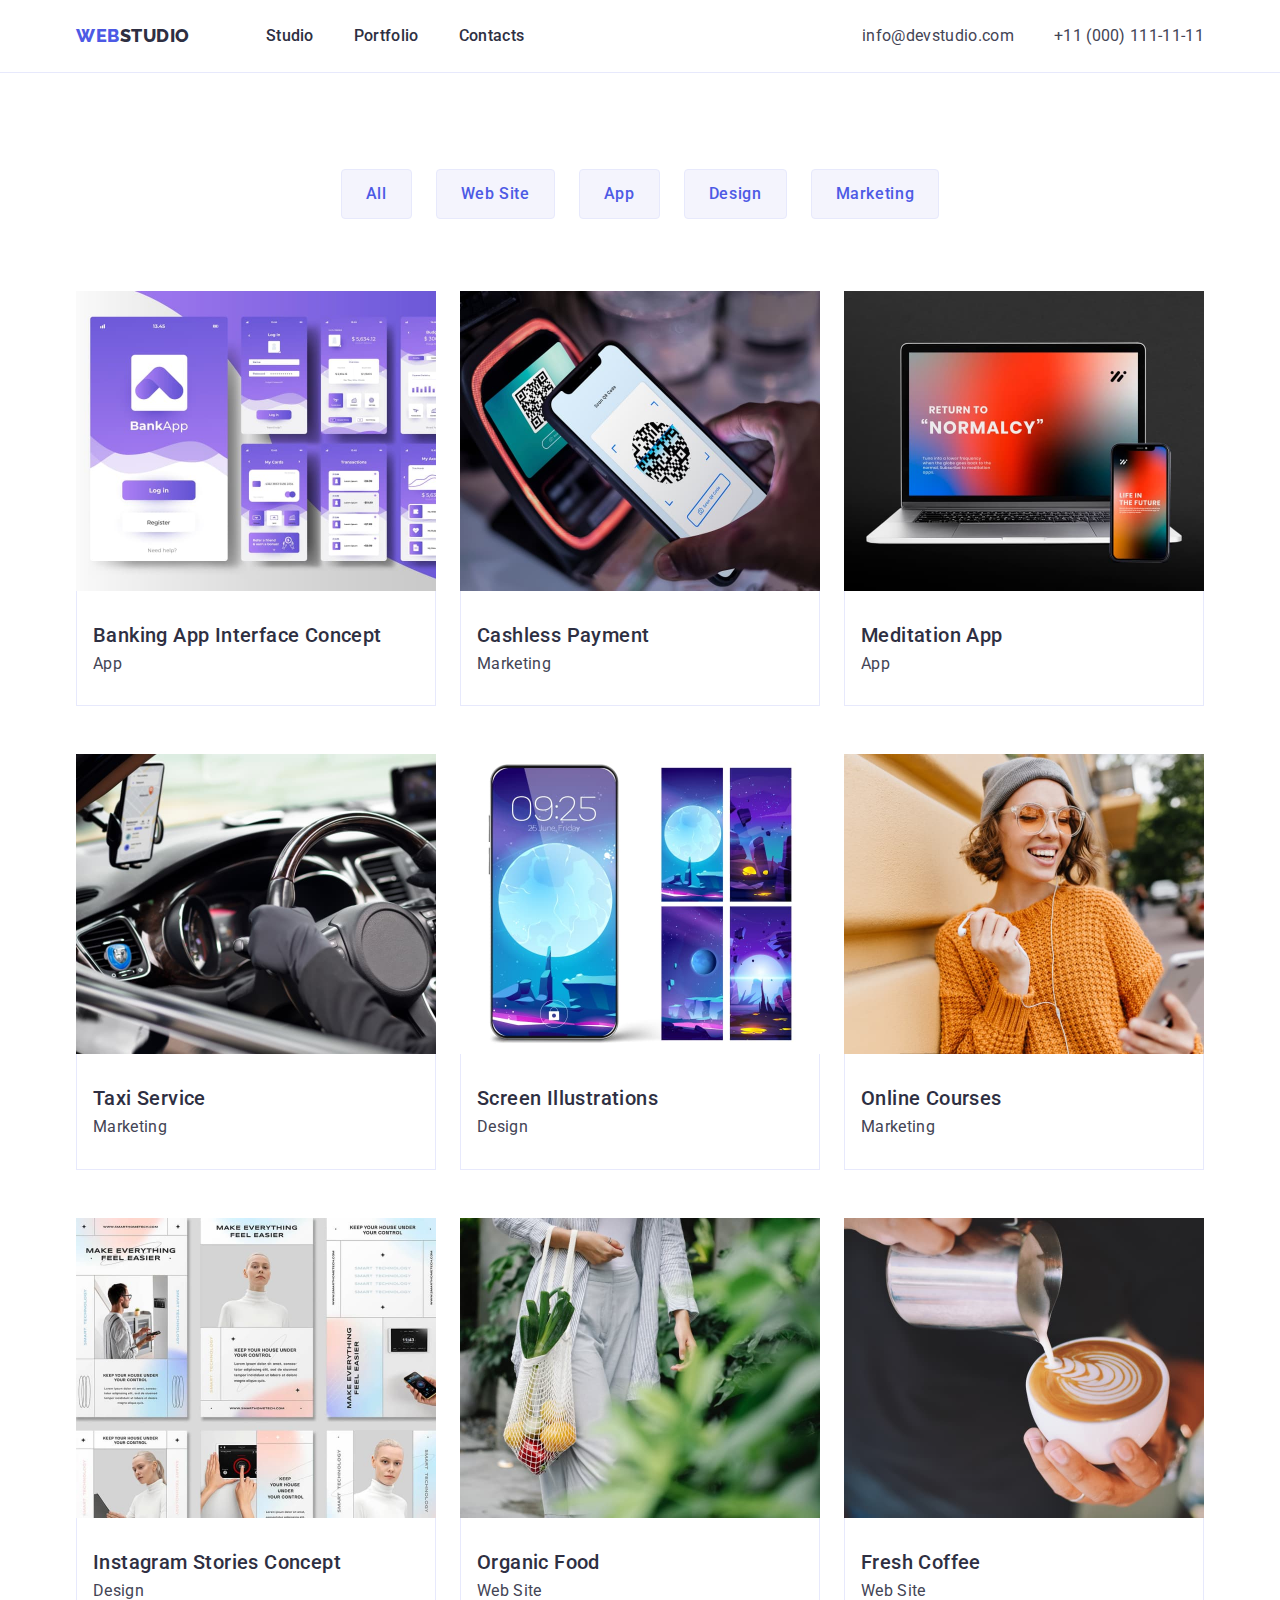
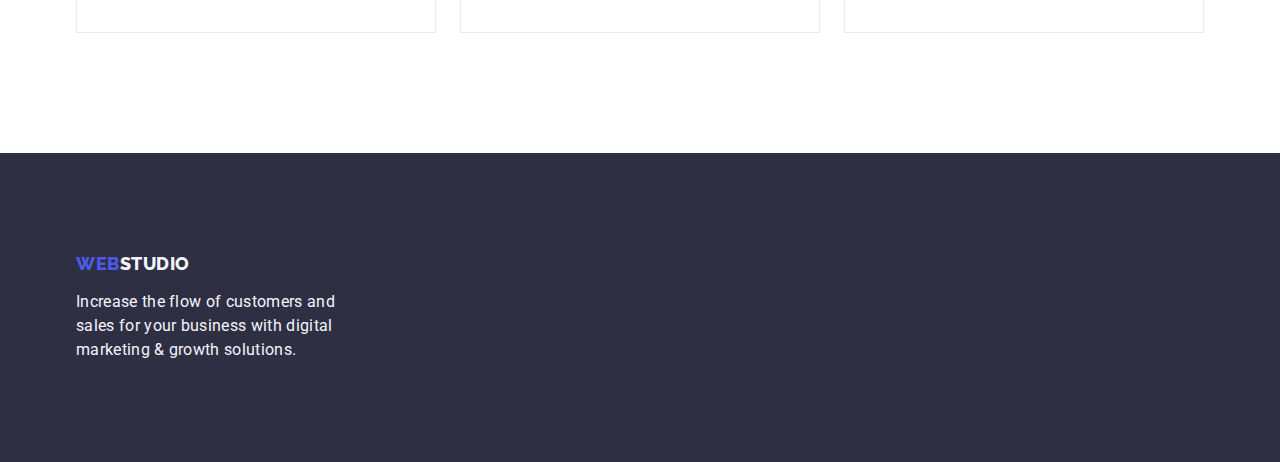
==== portfolio.html @ 4638a72b "Initial commit" ====
<!DOCTYPE html>
<html lang="en">
  <head>
   <meta charset="UTF-8" />
    <meta http-equiv="X-UA-Compatible" content="IE=edge" />
    <meta name="viewport" content="width=device-width, initial-scale=1.0" />
    <title>WebStudio</title>
    <link rel="preconnect" href="https://fonts.googleapis.com">
    <link rel="preconnect" href="https://fonts.gstatic.com" crossorigin>
    <link
      href="https://fonts.googleapis.com/css2?family=Raleway:wght@800&family=Roboto:wght@400;500;700;900&display=swap"
      rel="stylesheet"
    >
    <link
      rel="stylesheet"
      href="https://cdnjs.cloudflare.com/ajax/libs/modern-normalize/1.0.0/modern-normalize.min.css"
    >
    <link rel="stylesheet" href="./css/style.css"></head>
  <body>
    <header class="header">
      <div class="container header-container">
        <nav class="header-nav">
          <a class="logo link" href="./index.html"
            >Web<span class="logo-header">Studio</span>
          </a>
          <ul class="catalog-list list">
            <li class="catalog-address-item">
              <a href="./index.html" class="catalog-link link">Studio</a>
            </li>
            <li class="catalog-address-item">
              <a href="./portfolio.html" class="catalog-link link">Portfolio</a>
            </li>
            <li class="catalog-address-item">
                <a href="" class="catalog-link link">Contacts</a></li>
          </ul>
        </nav>
        <address class="contact-address">
          <ul class="contact-address-list list">
            <li class="contact-address-item">
              <a
                href="mailto:info@devstudio.com"
                class="contact-address-link link"
                >info@devstudio.com</a
              >
            </li>
            <li class="contact-address-item">
              <a href="tel:+110001111111" class="contact-address-link link"
                >+11 (000) 111-11-11</a
              >
            </li>
          </ul>
        </address>
      </div>
    </header>
        <!--Section1-->
       <main>
         <section class="portfolio-list-img">
            <div class="container">
          <h1 class="visually-hidden">Advanteges</h1>
             <ul class="portfolio-list list">
                <li class="portfolio-buttons">
                   <button type="button" class="portfolio-button">All</button>
                </li>
                <li class="portfolio-buttons">
                   <button type="button" class="portfolio-button">Web Site</button>
                </li>
                <li class="portfolio-buttons">
                   <button type="button" class="portfolio-button">App</button>
                </li>
                <li class="portfolio-buttons">
                   <button type="button" class="portfolio-button">Design</button>
                </li>
                <li class="portfolio-buttons">
                   <button type="button" class="portfolio-button">Marketing</button>
                </li>
             </ul>
             <ul class="advant-list list">
                <li class="advant-foto">
                   <a href="" class="advant-link link">
                      <img
                      src="./images/img8.jpg"
                      alt="Banking app"
                      width="360"
                      class="advant-img"
                      />
                      <div class="advant-info">
                        <h2 class="advant-title title">Banking App Interface Concept</h2>
                      <p class="advant-text text">App</p>
                      </div>
                   </a>
                </li>
                <li class="advant-foto">
                   <a href="" class="advant-link link">
                      <img
                       src="./images/img9.jpg"
                       alt="Cash"
                       width="360"
                       class="advant-img"
                      />
                      <div class="advant-info">
                      <h2 class="advant-title title">Cashless Payment</h2>
                      <p class="advant-text">Marketing</p>
                      </div>
                   </a>
                </li>
                <li class="advant-foto">
                  <a href="" class="advant-link link">
                      <img
                       src="./images/img10.jpg"
                       alt="Meditate"
                       width="360"
                       class="advant-img"
                      />
                      <div class="advant-info">
                      <h2 class="advant-title title">Meditation App</h2>
                      <p class="advant-text">App</p>
                      </div>
                  </a>
                 </li>
                 <li class="advant-foto">
                  <a href="" class="advant-link link">
                      <img 
                      src="./images/img11.jpg" 
                      alt="Taxi"
                      width="360"
                      class="advant-img"
                      />
                      <div class="advant-info">
                      <h2 class="advant-title title">Taxi Service</h2>
                      <p class="advant-text">Marketing</p> 
                      </div>
                 </a> 
                 </li>
                 <li class="advant-foto">
                   <a href="" class="advant-link link">
                      <img 
                      src="./images/img12.jpg" 
                      alt="Illustrates"
                      width="360"
                      class="advant-img"
                      />
                      <div class="advant-info">
                      <h2 class="advant-title title">Screen Illustrations</h2>
                      <p class="advant-text">Design</p>
                      </div>
                   </a>
                 </li>
                 <li class="advant-foto">
                   <a href="" class="advant-link link">
                      <img
                      src="./images/img13.jpg" 
                      alt="Courses"
                      width="360"
                      class="advant-img"
                      />
                      <div class="advant-info">
                      <h2 class="advant-title title">Online Courses</h2>
                      <p class="advant-text">Marketing</p>
                      </div>
                   </a>
                </li>
                <li class="advant-foto">
                   <a href="" class="advant-link link">
                      <img 
                      src="./images/img14.jpg" 
                      alt="Instagram"
                      width="360"
                      class="advant-img"
                      />
                      <div class="advant-info">
                      <h2 class="advant-title title">Instagram Stories Concept</h2>
                      <p class="advant-text">Design</p>
                      </div>
                   </a>
                </li>
                <li class="advant-foto">
                   <a href="" class="advant-link link">
                      <img 
                      src="./images/img15.jpg" 
                      alt="Food"
                      width="360"
                      class="advant-img"
                      />
                      <div class="advant-info">
                      <h2 class="advant-title title">Organic Food</h2>
                      <p class="advant-text">Web Site</p>  
                      </div>
                   </a>
                 </li>
                 <li class="advant-foto">
                   <a href="" class="advant-link link">
                      <img 
                      src="./images/img16.jpg" 
                      alt="Coffee"
                      width="360"
                      class="advant-img"
                      />
                      <div class="advant-info">
                      <h2 class="advant-title title">Fresh Coffee</h2>
                      <p class="advant-text">Web Site</p>  
                      </div>
                   </a>
                 </li>
             </ul>
         </div>
    </section>
     </main>
     <footer class="footer">
      <div class="container"> 
      <a class="footer-item"
          href="./index.html">Web<span class="logo-footer">Studio</span></a>  
      <p class="footer-text">
         Increase the flow of customers and sales for your business with digital marketing & growth solutions.
      </p>
      </div>
  </footer>    
</body>
</html>
---- css/style.css ----
:root {
  --background-color: #ffffff;
  --primary-brand: #4d5ae5;
  --pressed-state: #404bbf;
  --dark: #2e2f42;
  --text: #434455;
  --light: #e7e9fc;
  --cloud: #f4f4fd;
}

body {
  color: #434455;
  background-color: var(--background-color);
  font-family: 'Roboto', sans-serif;
}

.container {
  width: 1158px;
  margin: 0 auto;
  padding: 0 15px;
}

h1,
h2,
h3,
h4,
h5,
h6,
p,
ul {
  margin: 0;
  padding: 0;
}

img {
  display: block;
}

.visually-hidden {
  position: absolute;
  width: 1px;
  height: 1px;
  margin: -1px;
  border: 0;
  padding: 0;
  white-space: nowrap;
  clip-path: inset(100%);
  clip: rect(0 0 0 0);
  overflow: hidden;
}

.header {
  border-bottom: 1px solid #e7e9fc;
}

/*------Header------*/

li {
  list-style: none;
}

.header-nav {
  display: flex;
  align-items: center;
}

.header-container {
  display: flex;
  align-items: center;
}

/*Logo*/

.logo {
  font-family: 'Raleway', sans-serif;
  font-weight: 800;
  font-size: 18px;
  line-height: 1.17;

  letter-spacing: 0.03em;
  text-transform: uppercase;
  text-decoration: none;

  margin-right: 76px;

  color: var(--primary-brand);
}

.logo-header {
  font-family: 'Raleway', sans-serif;
  font-weight: 800;
  font-size: 18px;
  line-height: 1.17;

  letter-spacing: 0.03em;
  text-transform: uppercase;
  text-decoration: none;

  color: var(--dark);
}

/*Catalog*/

.catalog-list {
  display: flex;
  gap: 40px;
  list-style: none;
}

.catalog-link {
  font-weight: 500;
  font-size: 16px;
  line-height: 1.5;

  text-decoration: none;
  letter-spacing: 0.02em;

  color: var(--dark);
  padding: 24px 0;
  display: block;
}

.catalog-link:hover,
.catalog-link:focus {
  color: var(--pressed-state);
}

/*Contact*/

.contact-address {
  margin-left: auto;
}

.contact-address-list {
  display: flex;
  gap: 40px;
}

.contact-address-link {
  font-family: 'Roboto';
  font-style: normal;
  font-weight: 400;
  font-size: 16px;
  line-height: 24px;

  letter-spacing: 0.02em;
  text-decoration: none;

  color: var(--text);
}

.contact-address-link:hover,
.contact-address-link:focus {
  color: var(--pressed-state);
}

/*----Main----*/
/*Hero*/

.hero {
  background-color: #2e2f42;
  padding: 188px 0;
}

.hero-title {
  font-size: 56px;
  line-height: 1.07;
  text-align: center;
  letter-spacing: 0.02em;
  color: #ffffff;
  max-width: 496px;
  margin-top: 0;
  margin-right: auto;
  margin-left: auto;
  margin-bottom: 48px;
}

.hero-button {
  font-family: 'Roboto', sans-serif;
  font-weight: 500;
  font-size: 16px;
  line-height: 1.5;
  letter-spacing: 0.04em;
  color: #ffffff;
  cursor: pointer;
  display: block;
  min-width: 169px;
  height: 56px;
  border: none;
  background-color: var(--primary-brand);
  border-radius: 4px;
  margin-right: auto;
  margin-left: auto;
}

.hero-button:hover,
.hero-button:focus {
  background-color: #404bbf;
}

/*-------Sections-------*/

/*---Section1---*/
/*Features*/

.features {
  padding-top: 120px;
  padding-bottom: 120px;
}


.features-list {
  display: flex;
  list-style: none;
}

.features-list li {
  margin-right: 24px;
}

.features-list li:last-child {
  margin-right: 0;
}

.features-item {
  width: calc((100% - 72px) / 4);
}

.list-title {
  font-weight: 500;
  font-size: 20px;
  line-height: 1.2;
  letter-spacing: 0.02em;
  color: var(--dark);
}

.list-text {
  line-height: 1.5;
  letter-spacing: 0.02em;
  color: var(--text);
}

.features-item-title {
  margin-bottom: 8px;
}

/*---Section2---*/
/*Work*/

.work {
  padding-bottom: 120px;
}

.second-title {
  font-size: 36px;
  line-height: 1.11;
  text-align: center;
  letter-spacing: 0.02em;
  text-transform: capitalize;
  color: #2e2f42;
}

.work-title {
  margin-bottom: 72px;
}

.work-list {
  display: flex;
  gap: 24px;
  list-style: none;
}

.work-item {
  width: calc((100% - 48px) / 3);
}

/*---Section3---*/
/*Our Team*/

.team {
  background-color: #f4f4fd;
  padding-top: 120px;
  padding-bottom: 120px;
}

.team-list {
  display: flex;
  gap: 24px;
}

.team-title {
  margin-bottom: 72px;
}

.team-titles {
  font-family: 'Roboto';
  font-style: normal;
  font-weight: 500;
  font-size: 20px;
  line-height: 1.11;
  text-align: center;
  line-height: 24px;
  letter-spacing: 0.02em;
  color: var(--dark);
  list-style: none;
  margin-bottom: 8px;
}

.team-texts {
  font-family: 'Roboto';
  font-style: normal;
  font-weight: 400;
  font-size: 16px;
  line-height: 1.5;
  letter-spacing: 0.02em;
  color: var(--text);
  background-color: #ffffff;
  text-align: center;
}

.team-item {
  background-color: #ffffff;
  width: calc((100% - 72px) / 4);
  border-radius: 0 0 4px 4px;
}

.team-info {
  padding: 32px 16px;
}

/*Footer*/

.footer {
  padding-bottom: 100px;
  padding-top: 100px;
  background-color: var(--dark);
}

.footer-item {
    font-family: 'Raleway', sans-serif;
  font-weight: 800;
  font-size: 18px;
  line-height: 1.17;

  letter-spacing: 0.03em;
  text-transform: uppercase;
  text-decoration: none;

  color: var(--primary-brand);
    display: inline-block;
    margin-bottom: 16px;
}

.logo-footer {
  color: #f4f4fd;
  text-decoration: none;
}

.footer-text {
  color: #f4f4fd;
  font-size: 16px;
  line-height: 1.5;
  letter-spacing: 0.02em;
  max-width: 264px;
}

/*Portfolio*/

/*---Section1---*/
/*Portfolio-Buttons*/

.portfolio-list-img{
  padding-top: 96px;
  padding-bottom: 120px;
}

.portfolio-list {
  display: flex;
  justify-content: center;
  margin-bottom: 72px;
  gap:24px;
}

.portfolio-button {
  font-family: 'Roboto', sans-serif;
  font-style: normal;
  font-weight: 500;
  font-size: 16px;
  line-height: 1.5;
  list-style: none;

  letter-spacing: 0.04em;
  border-radius: 4px;

  color: var(--primary-brand);
  background-color: var(--cloud);
  border: 1px solid var(--light);
  cursor: pointer;

  padding: 12px 24px;
  border-radius: 4px;
}

.portfolio-button:hover,
.portfolio-button:focus {
  color: #ffffff;
  background-color: #404bbf;
  border: 1px solid transparent;
}

/*Advanteges*/

.advant-list{
    display: flex;
  flex-wrap: wrap;
  column-gap: 24px;
  row-gap: 48px;
}

.advant-link {
  text-decoration: none;
}

.advant-foto {
  width: calc((100% - 48px) / 3);
}

.advant-info {
  padding: 32px 16px;
  border: 1px solid var(--light);
  border-top: none;
}

.advant-title {
  font-weight: 500;
  font-size: 20px;
  line-height: 1.2;
  letter-spacing: 0.02em;
  color: var(--dark);
  margin-bottom: 8px;
}

.advant-text {
  color: #434455;
  letter-spacing: 0.02em;
}
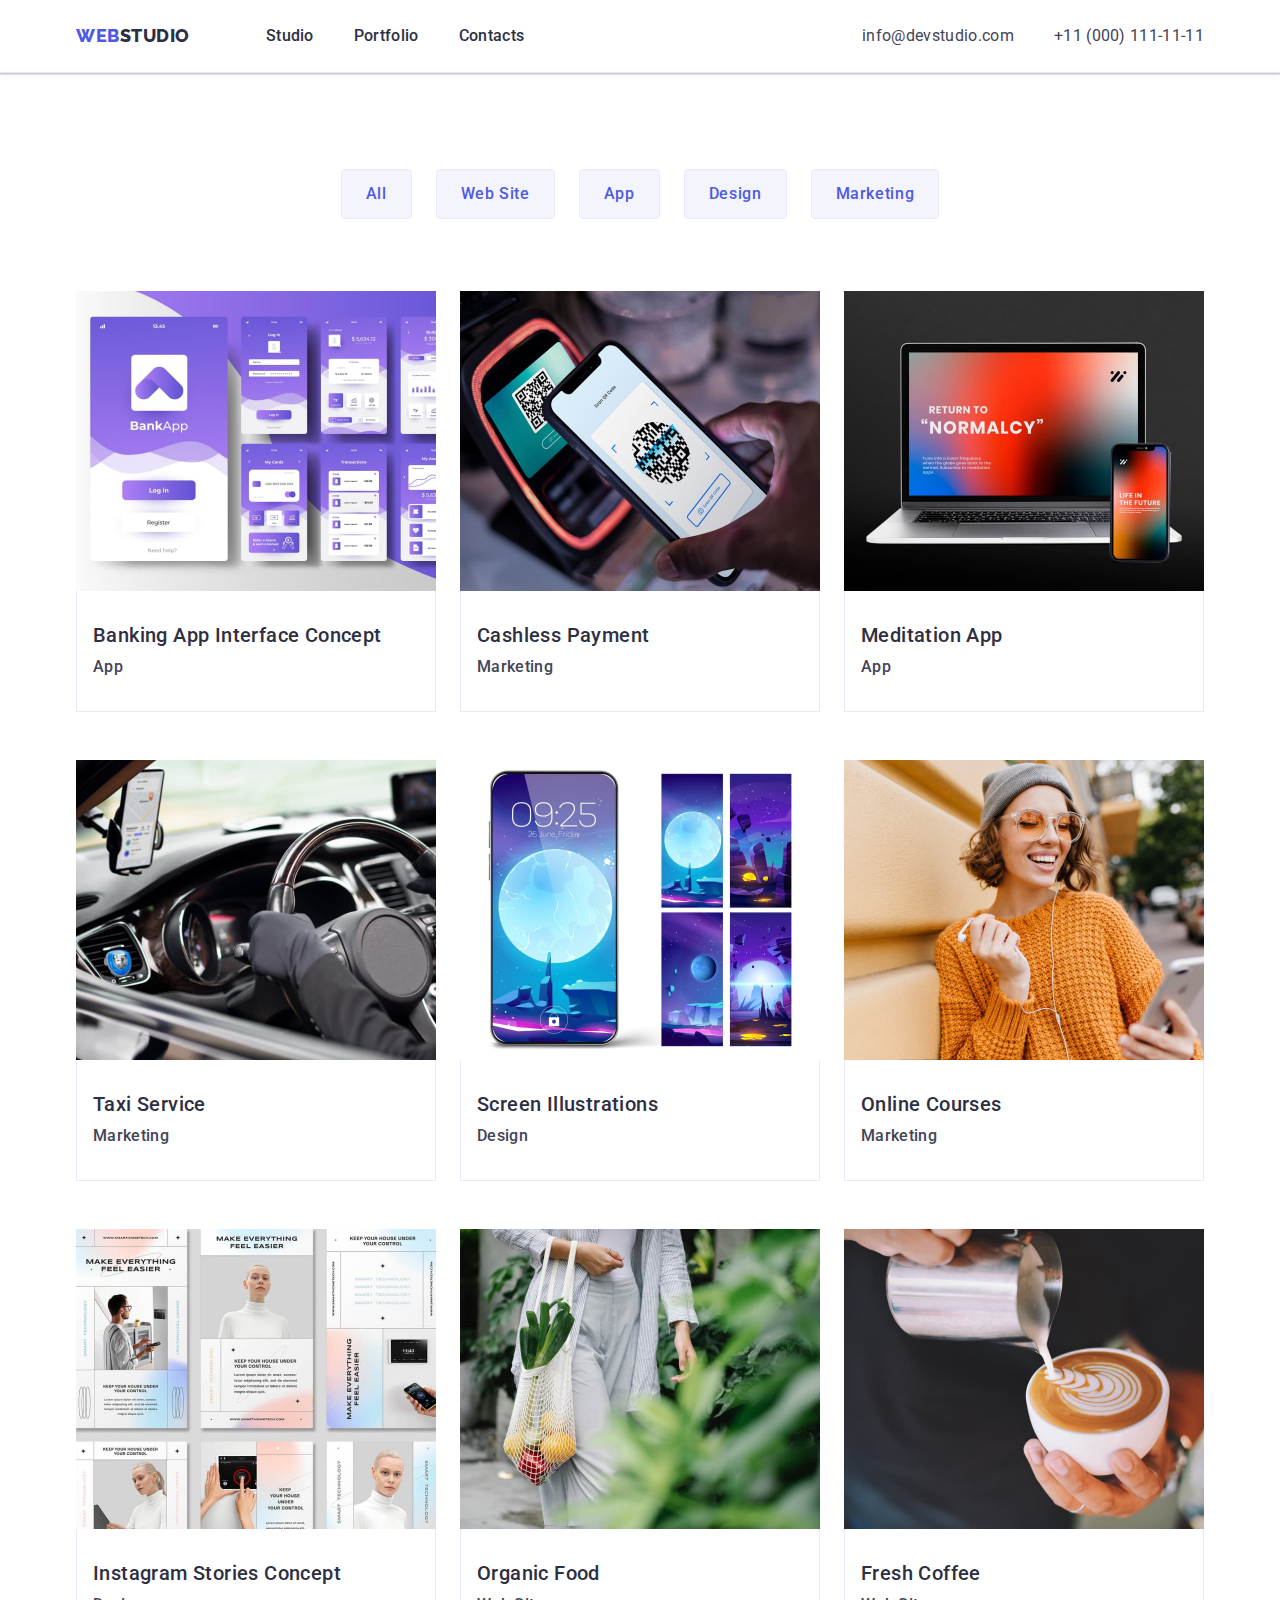
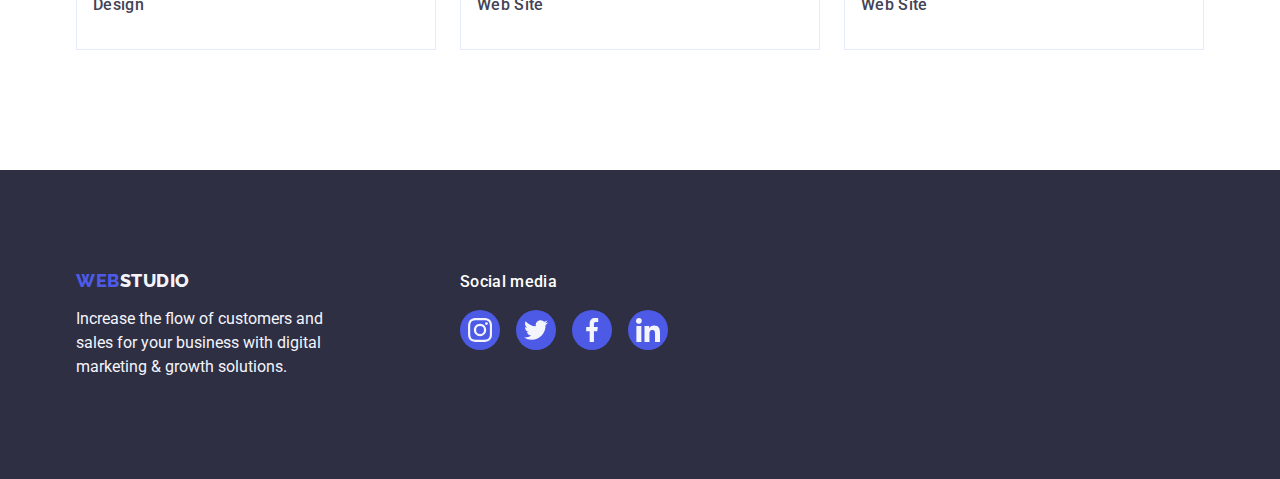
==== commit 876521ec: "Summary(required)" ====
--- a/portfolio.html
+++ b/portfolio.html
@@ -9,210 +9,220 @@
     <link rel="preconnect" href="https://fonts.gstatic.com" crossorigin>
     <link
       href="https://fonts.googleapis.com/css2?family=Raleway:wght@800&family=Roboto:wght@400;500;700;900&display=swap"
-      rel="stylesheet"
-    >
+      rel="stylesheet">
     <link
       rel="stylesheet"
       href="https://cdnjs.cloudflare.com/ajax/libs/modern-normalize/1.0.0/modern-normalize.min.css"
     >
     <link rel="stylesheet" href="./css/style.css"></head>
-  <body>
-    <header class="header">
-      <div class="container header-container">
-        <nav class="header-nav">
-          <a class="logo link" href="./index.html"
-            >Web<span class="logo-header">Studio</span>
-          </a>
-          <ul class="catalog-list list">
-            <li class="catalog-address-item">
-              <a href="./index.html" class="catalog-link link">Studio</a>
-            </li>
-            <li class="catalog-address-item">
-              <a href="./portfolio.html" class="catalog-link link">Portfolio</a>
-            </li>
-            <li class="catalog-address-item">
-                <a href="" class="catalog-link link">Contacts</a></li>
-          </ul>
-        </nav>
-        <address class="contact-address">
-          <ul class="contact-address-list list">
-            <li class="contact-address-item">
-              <a
-                href="mailto:info@devstudio.com"
-                class="contact-address-link link"
-                >info@devstudio.com</a
-              >
-            </li>
-            <li class="contact-address-item">
-              <a href="tel:+110001111111" class="contact-address-link link"
-                >+11 (000) 111-11-11</a
-              >
-            </li>
-          </ul>
-        </address>
-      </div>
-    </header>
-        <!--Section1-->
-       <main>
-         <section class="portfolio-list-img">
-            <div class="container">
-          <h1 class="visually-hidden">Advanteges</h1>
-             <ul class="portfolio-list list">
-                <li class="portfolio-buttons">
-                   <button type="button" class="portfolio-button">All</button>
-                </li>
-                <li class="portfolio-buttons">
-                   <button type="button" class="portfolio-button">Web Site</button>
-                </li>
-                <li class="portfolio-buttons">
-                   <button type="button" class="portfolio-button">App</button>
-                </li>
-                <li class="portfolio-buttons">
-                   <button type="button" class="portfolio-button">Design</button>
-                </li>
-                <li class="portfolio-buttons">
-                   <button type="button" class="portfolio-button">Marketing</button>
-                </li>
-             </ul>
-             <ul class="advant-list list">
-                <li class="advant-foto">
-                   <a href="" class="advant-link link">
-                      <img
-                      src="./images/img8.jpg"
-                      alt="Banking app"
-                      width="360"
-                      class="advant-img"
-                      />
-                      <div class="advant-info">
-                        <h2 class="advant-title title">Banking App Interface Concept</h2>
-                      <p class="advant-text text">App</p>
-                      </div>
-                   </a>
-                </li>
-                <li class="advant-foto">
-                   <a href="" class="advant-link link">
-                      <img
-                       src="./images/img9.jpg"
-                       alt="Cash"
-                       width="360"
-                       class="advant-img"
-                      />
-                      <div class="advant-info">
-                      <h2 class="advant-title title">Cashless Payment</h2>
-                      <p class="advant-text">Marketing</p>
-                      </div>
-                   </a>
-                </li>
-                <li class="advant-foto">
-                  <a href="" class="advant-link link">
-                      <img
-                       src="./images/img10.jpg"
-                       alt="Meditate"
-                       width="360"
-                       class="advant-img"
-                      />
-                      <div class="advant-info">
-                      <h2 class="advant-title title">Meditation App</h2>
-                      <p class="advant-text">App</p>
-                      </div>
-                  </a>
-                 </li>
-                 <li class="advant-foto">
-                  <a href="" class="advant-link link">
-                      <img 
-                      src="./images/img11.jpg" 
-                      alt="Taxi"
-                      width="360"
-                      class="advant-img"
-                      />
-                      <div class="advant-info">
-                      <h2 class="advant-title title">Taxi Service</h2>
-                      <p class="advant-text">Marketing</p> 
-                      </div>
-                 </a> 
-                 </li>
-                 <li class="advant-foto">
-                   <a href="" class="advant-link link">
-                      <img 
-                      src="./images/img12.jpg" 
-                      alt="Illustrates"
-                      width="360"
-                      class="advant-img"
-                      />
-                      <div class="advant-info">
-                      <h2 class="advant-title title">Screen Illustrations</h2>
-                      <p class="advant-text">Design</p>
-                      </div>
-                   </a>
-                 </li>
-                 <li class="advant-foto">
-                   <a href="" class="advant-link link">
-                      <img
-                      src="./images/img13.jpg" 
-                      alt="Courses"
-                      width="360"
-                      class="advant-img"
-                      />
-                      <div class="advant-info">
-                      <h2 class="advant-title title">Online Courses</h2>
-                      <p class="advant-text">Marketing</p>
-                      </div>
-                   </a>
-                </li>
-                <li class="advant-foto">
-                   <a href="" class="advant-link link">
-                      <img 
-                      src="./images/img14.jpg" 
-                      alt="Instagram"
-                      width="360"
-                      class="advant-img"
-                      />
-                      <div class="advant-info">
-                      <h2 class="advant-title title">Instagram Stories Concept</h2>
-                      <p class="advant-text">Design</p>
-                      </div>
-                   </a>
-                </li>
-                <li class="advant-foto">
-                   <a href="" class="advant-link link">
-                      <img 
-                      src="./images/img15.jpg" 
-                      alt="Food"
-                      width="360"
-                      class="advant-img"
-                      />
-                      <div class="advant-info">
-                      <h2 class="advant-title title">Organic Food</h2>
-                      <p class="advant-text">Web Site</p>  
-                      </div>
-                   </a>
-                 </li>
-                 <li class="advant-foto">
-                   <a href="" class="advant-link link">
-                      <img 
-                      src="./images/img16.jpg" 
-                      alt="Coffee"
-                      width="360"
-                      class="advant-img"
-                      />
-                      <div class="advant-info">
-                      <h2 class="advant-title title">Fresh Coffee</h2>
-                      <p class="advant-text">Web Site</p>  
-                      </div>
-                   </a>
-                 </li>
-             </ul>
-         </div>
-    </section>
-     </main>
-     <footer class="footer">
-      <div class="container"> 
-      <a class="footer-item"
-          href="./index.html">Web<span class="logo-footer">Studio</span></a>  
-      <p class="footer-text">
-         Increase the flow of customers and sales for your business with digital marketing & growth solutions.
-      </p>
-      </div>
-  </footer>    
-</body>
-</html>
+    <body>
+      <header class="page-header">
+        <div class="container page-header-container">
+          <nav class="header-nav">
+            <a class="header-logo link" href="./index.html">Web<span class="logo-word">Studio</span></a>
+            <ul class="nav-menu list">
+              <li class="nav-menu-item">
+                <a class="text-nav link" href="./index.html">Studio</a>
+              </li>
+              <li class="nav-menu-item">
+                <a class="text-nav link" href="./portfolio.html">Portfolio</a>
+              </li>
+              <li class="nav-menu-item">
+                <a class="text-nav link" href="">Contacts</a>
+              </li>
+            </ul>
+          </nav>
+          <address class="header-contact">
+            <ul class="contact-menu list">
+              <li class="contact-menu-item">
+                <a class="text-contact link" href="mailto:info@devstudio.com"
+                  >info@devstudio.com</a>
+              </li>
+              <li class="contact-menu-item">
+                <a class="text-contact link" href="tel:+110001111111"
+                  >+11 (000) 111-11-11</a>
+              </li>
+            </ul>
+          </address>
+        </div>
+      </header>
+      <main>
+        <section class="section-portfolio">
+          <div class="container">
+            <h1 hidden>Portfolio</h1>
+            <ul class="portfolio-filter list">
+              <li class="portfolio-filter-item">
+                <button type="button" class="filter-button">All</button>
+              </li>
+              <li class="portfolio-filter-item">
+                <button type="button" class="filter-button">Web Site</button>
+              </li>
+              <li class="portfolio-filter-item">
+                <button type="button" class="filter-button">App</button>
+              </li>
+              <li class="portfolio-filter-item">
+                <button type="button" class="filter-button">Design</button>
+              </li>
+              <li class="portfolio-filter-item">
+                <button type="button" class="filter-button">Marketing</button>
+              </li>
+            </ul>
+            <ul class="card-list list">
+              <li class="portfolio-box">
+                <a class="portfolio-card link" href="">
+                  <img
+                    src="./images/img8.jpg"
+                    alt="phone screen"
+                    width="360"
+                  />
+                  <div class="portfolio-card-item">
+                    <h2 class="portfolio-header">
+                      Banking App Interface Concept
+                    </h2>
+                    <p class="portfolio-card-text">App</p>
+                  </div>
+                </a>
+              </li>
+              <li class="portfolio-box">
+                <a class="portfolio-card link" href="">
+                  <img
+                    src="./images/img9.jpg"
+                    alt="phone screen"
+                    width="360"
+                  />
+                  <div class="portfolio-card-item">
+                    <h2 class="portfolio-header">Cashless Payment</h2>
+                    <p class="portfolio-card-text">Marketing</p>
+                  </div>
+                </a>
+              </li>
+              <li class="portfolio-box">
+                <a class="portfolio-card link" href="">
+                  <img src="./images/img10.jpg" alt="laptop" width="360" />
+                  <div class="portfolio-card-item">
+                    <h2 class="portfolio-header">Meditation App</h2>
+                    <p class="portfolio-card-text">App</p>
+                  </div>
+                </a>
+              </li>
+              <li class="portfolio-box">
+                <a class="portfolio-card link" href="">
+                  <img
+                    src="./images/img11.jpg"
+                    alt="car steering wheel"
+                    width="360"
+                  />
+                  <div class="portfolio-card-item">
+                    <h2 class="portfolio-header">Taxi Service</h2>
+                    <p class="portfolio-card-text">Marketing</p>
+                  </div>
+                </a>
+              </li>
+              <li class="portfolio-box">
+                <a class="portfolio-card link" href="">
+                  <img src="./images/img12.jpg" alt="phone app" width="360" />
+                  <div class="portfolio-card-item">
+                    <h2 class="portfolio-header">Screen Illustrations</h2>
+                    <p class="portfolio-card-text">Design</p>
+                  </div>
+                </a>
+              </li>
+              <li class="portfolio-box">
+                <a class="portfolio-card link" href="">
+                  <img
+                    src="./images/img13.jpg"
+                    alt="girl with phone"
+                    width="360"
+                  />
+                  <div class="portfolio-card-item">
+                    <h2 class="portfolio-header">Online Courses</h2>
+                    <p class="portfolio-card-text">Marketing</p>
+                  </div>
+                </a>
+              </li>
+              <li class="portfolio-box">
+                <a class="portfolio-card link" href="">
+                  <img src="./images/img14.jpg" alt="phone app" width="360" />
+                  <div class="portfolio-card-item">
+                    <h2 class="portfolio-header">Instagram Stories Concept</h2>
+                    <p class="portfolio-card-text">Design</p>
+                  </div>
+                </a>
+              </li>
+              <li class="portfolio-box">
+                <a class="portfolio-card link" href="">
+                  <img
+                    src="./images/img15.jpg"
+                    alt="girl with bag"
+                    width="360"
+                  />
+                  <div class="portfolio-card-item">
+                    <h2 class="portfolio-header">Organic Food</h2>
+                    <p class="portfolio-card-text">Web Site</p>
+                  </div>
+                </a>
+              </li>
+              <li class="portfolio-box">
+                <a class="portfolio-card link" href="">
+                  <img
+                    src="./images/img16.jpg"
+                    alt="a cup of coffee"
+                    width="360"
+                  />
+                  <div class="portfolio-card-item">
+                    <h2 class="portfolio-header">Fresh Coffee</h2>
+                    <p class="portfolio-card-text">Web Site</p>
+                  </div>
+                </a>
+              </li>
+            </ul>
+          </div>
+        </section>
+      </main>
+      <footer class="footer-content">
+        <div class="footer-container container">
+          <div class="footer-container-logo">
+            <a class="footer-logo link" href="./index.html"
+              >Web<span class="footer-logo-word">Studio</span></a>
+            <p class="footer-text">
+              Increase the flow of customers and sales for your business with
+              digital marketing & growth solutions.
+            </p>
+          </div>
+          <div class="footer-container-social">
+            <p class="footer-social">Social media</p>
+            <ul class="footer-social-list list">
+              <li class="footer-social-item">
+                <a class="footer-social-link link" href="">
+                  <svg class="footer-social-icon" width="24" height="24">
+                    <use href="./images/icons.svg#icon-instagram"></use>
+                  </svg>
+                </a>
+              </li>
+              <li class="footer-social-item">
+                <a class="footer-social-link link" href="">
+                  <svg class="footer-social-icon" width="24" height="24">
+                    <use href="./images/icons.svg#icon-twitter"></use>
+                  </svg>
+                </a>
+              </li>
+              <li class="footer-social-item">
+                <a class="footer-social-link link" href="">
+                  <svg class="footer-social-icon" width="24" height="24">
+                    <use href="./images/icons.svg#icon-facebook"></use>
+                  </svg>
+                </a>
+              </li>
+              <li class="footer-social-item">
+                <a class="footer-social-link link" href="">
+                  <svg class="footer-social-icon" width="24" height="24">
+                    <use href="./images/icons.svg#icon-linkedin"></use>
+                  </svg>
+                </a>
+              </li>
+            </ul>
+          </div>
+        </div>
+      </footer>
+    </body>
+  </html>--- a/css/style.css
+++ b/css/style.css
@@ -1,4 +1,4 @@
-:root {
+:root {  
   --background-color: #ffffff;
   --primary-brand: #4d5ae5;
   --pressed-state: #404bbf;
@@ -8,55 +8,55 @@
   --cloud: #f4f4fd;
 }
 
-body {
-  color: #434455;
-  background-color: var(--background-color);
-  font-family: 'Roboto', sans-serif;
-}
-
-.container {
-  width: 1158px;
-  margin: 0 auto;
-  padding: 0 15px;
-}
-
 h1,
 h2,
 h3,
 h4,
 h5,
 h6,
-p,
+p {
+  margin-top: 0;
+  margin-bottom: 0;
+}
+
 ul {
-  margin: 0;
-  padding: 0;
-}
-
+  margin-top: 0;
+  margin-bottom: 0;
+  padding-left: 0;
+}
 img {
   display: block;
 }
 
-.visually-hidden {
-  position: absolute;
-  width: 1px;
-  height: 1px;
-  margin: -1px;
-  border: 0;
-  padding: 0;
-  white-space: nowrap;
-  clip-path: inset(100%);
-  clip: rect(0 0 0 0);
-  overflow: hidden;
-}
-
-.header {
-  border-bottom: 1px solid #e7e9fc;
-}
-
-/*------Header------*/
-
-li {
+body {
+  background-color: var(--background-color);
+  color: var(--text);
+  font-family: 'Roboto', sans-serif;
+}
+
+.link {
+  text-decoration: none;
+}
+
+.list {
   list-style: none;
+  text-decoration: none;
+}
+
+.container {
+  width: 1158px;
+  margin-left: auto;
+  margin-right: auto;
+  padding-left: 15px;
+  padding-right: 15px;
+}
+
+/*------ header -----------*/
+
+.page-header-container {
+  display: flex;
+  justify-content: space-between;
+  align-items: center;
 }
 
 .header-nav {
@@ -64,383 +64,505 @@
   align-items: center;
 }
 
-.header-container {
-  display: flex;
-  align-items: center;
-}
-
-/*Logo*/
-
-.logo {
+.nav-menu {
+  display: flex;
+}
+
+.nav-menu-item {
+  padding-top: 24px;
+  padding-bottom: 24px;
+}
+
+.nav-menu-item:not(:last-child) {
+  margin-right: 40px;
+}
+
+.header-logo {
+  color: var(--primary-brand);
+  text-transform: uppercase;
   font-family: 'Raleway', sans-serif;
   font-weight: 800;
   font-size: 18px;
   line-height: 1.17;
-
   letter-spacing: 0.03em;
+  margin-right: 76px;
+}
+
+.logo-word {
+  color: var(--dark);
+}
+
+.text-nav {
+  color: var(--dark);
+  font-weight: 500;
+  font-size: 16px;
+  line-height: 1.5;
+  letter-spacing: 0.02em;
+  padding: 24px 0;
+}
+
+.text-nav:hover,
+.text-nav:focus {
+  color: var(--pressed-state);
+}
+
+.header-contact {
+  font-style: normal;
+}
+.contact-menu {
+  display: flex;
+}
+.contact-menu-item:not(:last-child) {
+  margin-right: 40px;
+}
+
+.text-contact {
+  color: var(--text);
+  text-decoration: none;
+  font-style: normal;
+  font-size: 16px;
+  line-height: 1.5;
+  letter-spacing: 0.02em;
+}
+
+.text-contact:hover,
+.text-contact:focus {
+  color: var(--pressed-state);
+}
+
+.page-header {
+  border-bottom: 1px solid var(--light);
+  box-shadow: 0px 2px 1px rgba(46, 47, 66, 0.08),
+    0px 1px 1px rgba(46, 47, 66, 0.16), 0px 1px 6px rgba(46, 47, 66, 0.08);
+}
+
+/*------ main studio ----------*/
+
+/*------Section 1 hero -----------*/
+
+.hero {
+  max-width: 1440px;
+  height: 600px;
+  background-color: var(--dark);
+  margin-left: auto;
+  margin-right: auto;
+  background-size: cover;
+  background-position: center;
+  background-repeat: no-repeat;
+  background-image: linear-gradient(
+      rgba(46, 47, 66, 0.7),
+      rgba(46, 47, 66, 0.7)
+    ),
+    url('../images/people-office.jpg');
+  text-align: center;
+  padding-top: 188px;
+  padding-bottom: 188px;
+}
+
+.hero-title {
+  color: var(--background-color);
+  font-weight: 700;
+  font-size: 56px;
+  line-height: 1.07;
+  letter-spacing: 0.02em;
+  max-width: 496px;
+  margin-left: auto;
+  margin-right: auto;
+}
+
+.hero-button {
+  display: block;
+  color: var(--background-color);
+  background-color: var(--primary-brand);
+  font-family: 'Roboto', sans-serif;
+  font-weight: 500;
+  font-size: 16px;
+  line-height: 1.5;
+  letter-spacing: 0.04em;
+  border: none;
+  border-radius: 4px;
+  cursor: pointer;
+  min-width: 169px;
+  margin-top: 48px;
+  margin-left: auto;
+  margin-right: auto;
+  padding: 16px 32px;
+}
+
+.hero-button:hover,
+.hero-button:focus {
+  background-color: var(--pressed-state);
+  box-shadow: 0px 4px 4px rgba(0, 0, 0, 0.15);
+}
+
+/*------Section 2 features -----------*/
+
+.features-section {
+  padding-top: 120px;
+  padding-bottom: 120px;
+}
+
+.features-list {
+  display: flex;
+  gap: 24px;
+}
+
+.features-list-item {
+  width: calc((100%-72px) / 4);
+}
+
+.features-item {
+  color: var(--dark);
+  font-weight: 500;
+  font-size: 20px;
+  line-height: 1.2;
+  letter-spacing: 0.02em;
+  margin-bottom: 8px;
+}
+
+.features-text {
+  color: var(--text);
+  font-size: 16px;
+  line-height: 1.5;
+  letter-spacing: 0.02em;
+}
+
+.features-icon-box {
+  display: flex;
+  justify-content: center;
+  align-items: center;
+  width: 264px;
+  height: 112px;
+  background-color: var(--cloud);
+  margin-bottom: 8px;
+  border-radius: 4px;
+}
+
+/*------Section 3 What are we doing -----------*/
+
+.section-work {
+  padding-bottom: 120px;
+}
+
+.work-list {
+  display: flex;
+  gap: 24px;
+}
+
+.work-item {
+  width: calc((100%-48px) / 3);
+}
+
+.work {
+  color: var(--dark);
+  text-align: center;
+  font-weight: 700;
+  font-size: 36px;
+  line-height: 1.11;
+  letter-spacing: 0.02em;
+  text-transform: capitalize;
+  margin-bottom: 72px;
+}
+
+/*------Section 4 team -----------*/
+
+.team-content {
+  background-color: var(--cloud);
+  padding-top: 120px;
+  padding-bottom: 120px;
+}
+
+.team-work {
+  color: var(--dark);
+  text-align: center;
+  font-weight: 700;
+  font-size: 36px;
+  line-height: 1.11;
+  letter-spacing: 0.02em;
+  text-transform: capitalize;
+  margin-bottom: 72px;
+}
+
+.team-list {
+  display: flex;
+}
+
+.team-item {
+  background-color: var(--background-color);
+  border-bottom: 1px solid var(--light);
+  border-radius: 0px 0px 4px 4px;
+  box-shadow: 0px 1px 6px rgba(46, 47, 66, 0.08),
+    0px 1px 1px rgba(46, 47, 66, 0.16), 0px 2px 1px rgba(46, 47, 66, 0.08);
+}
+
+.team-item:not(:last-child) {
+  margin-right: 24px;
+}
+
+.team-box {
+  padding: 32px 0;
+}
+
+.team-header-item {
+  color: var(--dark);
+  font-weight: 500;
+  font-size: 20px;
+  line-height: 1.2;
+  letter-spacing: 0.02em;
+  margin-bottom: 8px;
+  text-align: center;
+}
+
+.team-text {
+  color: var(--text);
+  font-size: 16px;
+  line-height: 1.5;
+  letter-spacing: 0.02em;
+  text-align: center;
+  margin-bottom: 8px;
+}
+
+.team-social-icon {
+  fill: var(--cloud);
+}
+
+.team-social-link {
+  width: 100%;
+  height: 100%;
+  background-color: var(--primary-brand);
+  border-radius: 50%;
+  display: flex;
+  justify-content: center;
+  align-items: center;
+}
+
+.team-social-link:hover,
+.team-social-link:focus {
+  background-color: var(--pressed-state);
+}
+
+.team-social-item {
+  width: 40px;
+  height: 40px;
+}
+
+.team-social-list {
+  display: flex;
+  justify-content: center;
+  gap: 24px;
+}
+
+/*------ customers -----------*/
+
+.section-customers {
+  padding-top: 120px;
+  padding-bottom: 120px;
+}
+
+.customers {
+  color: var(--dark);
+  text-align: center;
+  font-weight: 700;
+  font-size: 36px;
+  line-height: 1.11;
+  letter-spacing: 0.02em;
+  margin-bottom: 72px;
+}
+
+.customers-list {
+  display: flex;
+  justify-content: center;
+  gap: 24px;
+}
+
+.customers-item {
+  width: calc((100% - 120px) / 6);
+  height: 88px;
+}
+
+.customers-link {
+  display: flex;
+  justify-content: center;
+  align-items: center;
+  color: #8e8f99;
+  width: 100%;
+  height: 100%;
+  border: 1px solid #8e8f99;
+  border-radius: 4px;
+}
+
+.customers-link:hover,
+.customers-link:focus {
+  border-color: var(--pressed-state);
+  color: var(--pressed-state);
+}
+
+.customers-icon {
+  fill: currentColor;
+}
+
+/*------portfolio -----------*/
+
+.section-portfolio {
+  padding-top: 96px;
+  padding-bottom: 120px;
+}
+
+.portfolio-filter {
+  display: flex;
+  justify-content: center;
+  gap: 24px;
+  margin-bottom: 72px;
+}
+
+.filter-button {
+  font-family: 'Roboto', sans-serif;
+  font-weight: 500;
+  font-size: 16px;
+  line-height: 1.5;
+  letter-spacing: 0.04em;
+  color: var(--primary-brand);
+  background-color: var(--cloud);
+  border: 1px solid var(--light);
+  border-radius: 4px;
+  padding: 12px 24px;
+}
+
+.filter-button:hover,
+.filter-button:focus {
+  color: var(--background-color);
+  background-color: var(--pressed-state);
+  box-shadow: 0px 3px 1px rgba(0, 0, 0, 0.1), 0px 2px 1px rgba(0, 0, 0, 0.08),
+    0px 2px 2px rgba(0, 0, 0, 0.12);
+  border: 1px solid transparent;
+  cursor: pointer;
+}
+
+.card-list {
+  display: flex;
+  flex-wrap: wrap;
+  column-gap: 24px;
+  row-gap: 48px;
+}
+
+.portfolio-card {
+  display: block;
+  font-weight: 500;
+  font-size: 20px;
+  line-height: 1.2;
+}
+
+.portfolio-card:hover,
+.portfolio-card:focus {
+  box-shadow: 0px 1px 6px rgba(46, 47, 66, 0.08),
+    0px 1px 1px rgba(46, 47, 66, 0.16), 0px 2px 1px rgba(46, 47, 66, 0.08);
+}
+
+/* .portfolio-box {
+  /* width: calc((100%-48px) / 3); */
+
+.portfolio-card-item {
+  padding: 32px 16px;
+  border: 1px solid var(--light);
+  border-top: none;
+}
+
+.portfolio-header {
+  color: var(--dark);
+  font-weight: 500;
+  font-size: 20px;
+  line-height: 1.2;
+  letter-spacing: 0.02em;
+  margin-bottom: 8px;
+}
+
+.portfolio-card-text {
+  color: var(--text);
+  font-size: 16px;
+  line-height: 1.5;
+  letter-spacing: 0.02em;
+}
+
+/* ------------------------------------------------------------------------------------ */
+
+/*------ footer -----------*/
+
+.footer-content {
+  background-color: var(--dark);
+  padding-top: 100px;
+  padding-bottom: 100px;
+}
+
+.footer-container {
+  display: flex;
+  align-items: baseline;
+}
+
+.footer-logo {
+  color: var(--primary-brand);
   text-transform: uppercase;
-  text-decoration: none;
-
-  margin-right: 76px;
-
-  color: var(--primary-brand);
-}
-
-.logo-header {
   font-family: 'Raleway', sans-serif;
   font-weight: 800;
   font-size: 18px;
   line-height: 1.17;
-
   letter-spacing: 0.03em;
-  text-transform: uppercase;
-  text-decoration: none;
-
-  color: var(--dark);
-}
-
-/*Catalog*/
-
-.catalog-list {
-  display: flex;
-  gap: 40px;
-  list-style: none;
-}
-
-.catalog-link {
-  font-weight: 500;
-  font-size: 16px;
-  line-height: 1.5;
-
-  text-decoration: none;
-  letter-spacing: 0.02em;
-
-  color: var(--dark);
-  padding: 24px 0;
-  display: block;
-}
-
-.catalog-link:hover,
-.catalog-link:focus {
-  color: var(--pressed-state);
-}
-
-/*Contact*/
-
-.contact-address {
-  margin-left: auto;
-}
-
-.contact-address-list {
-  display: flex;
-  gap: 40px;
-}
-
-.contact-address-link {
-  font-family: 'Roboto';
-  font-style: normal;
+}
+
+.footer-logo {
+  display: inline-block;
+  margin-bottom: 16px;
+}
+
+.footer-logo-word {
+  color: var(--cloud);
+}
+
+.footer-text {
+  color: var(--cloud);
   font-weight: 400;
   font-size: 16px;
-  line-height: 24px;
-
-  letter-spacing: 0.02em;
-  text-decoration: none;
-
-  color: var(--text);
-}
-
-.contact-address-link:hover,
-.contact-address-link:focus {
-  color: var(--pressed-state);
-}
-
-/*----Main----*/
-/*Hero*/
-
-.hero {
-  background-color: #2e2f42;
-  padding: 188px 0;
-}
-
-.hero-title {
-  font-size: 56px;
-  line-height: 1.07;
-  text-align: center;
-  letter-spacing: 0.02em;
-  color: #ffffff;
-  max-width: 496px;
-  margin-top: 0;
-  margin-right: auto;
-  margin-left: auto;
-  margin-bottom: 48px;
-}
-
-.hero-button {
-  font-family: 'Roboto', sans-serif;
-  font-weight: 500;
-  font-size: 16px;
-  line-height: 1.5;
-  letter-spacing: 0.04em;
-  color: #ffffff;
-  cursor: pointer;
-  display: block;
-  min-width: 169px;
-  height: 56px;
-  border: none;
+  line-height: 1.5;
+  width: 264px;
+}
+
+.footer-social-item {
+  width: 40px;
+  height: 40px;
+}
+.footer-social-link {
+  display: flex;
+  width: 100%;
+  height: 100%;
   background-color: var(--primary-brand);
-  border-radius: 4px;
-  margin-right: auto;
-  margin-left: auto;
-}
-
-.hero-button:hover,
-.hero-button:focus {
-  background-color: #404bbf;
-}
-
-/*-------Sections-------*/
-
-/*---Section1---*/
-/*Features*/
-
-.features {
-  padding-top: 120px;
-  padding-bottom: 120px;
-}
-
-
-.features-list {
-  display: flex;
-  list-style: none;
-}
-
-.features-list li {
-  margin-right: 24px;
-}
-
-.features-list li:last-child {
-  margin-right: 0;
-}
-
-.features-item {
-  width: calc((100% - 72px) / 4);
-}
-
-.list-title {
-  font-weight: 500;
-  font-size: 20px;
-  line-height: 1.2;
-  letter-spacing: 0.02em;
-  color: var(--dark);
-}
-
-.list-text {
-  line-height: 1.5;
-  letter-spacing: 0.02em;
-  color: var(--text);
-}
-
-.features-item-title {
-  margin-bottom: 8px;
-}
-
-/*---Section2---*/
-/*Work*/
-
-.work {
-  padding-bottom: 120px;
-}
-
-.second-title {
-  font-size: 36px;
-  line-height: 1.11;
-  text-align: center;
-  letter-spacing: 0.02em;
-  text-transform: capitalize;
-  color: #2e2f42;
-}
-
-.work-title {
-  margin-bottom: 72px;
-}
-
-.work-list {
-  display: flex;
-  gap: 24px;
-  list-style: none;
-}
-
-.work-item {
-  width: calc((100% - 48px) / 3);
-}
-
-/*---Section3---*/
-/*Our Team*/
-
-.team {
-  background-color: #f4f4fd;
-  padding-top: 120px;
-  padding-bottom: 120px;
-}
-
-.team-list {
-  display: flex;
-  gap: 24px;
-}
-
-.team-title {
-  margin-bottom: 72px;
-}
-
-.team-titles {
-  font-family: 'Roboto';
-  font-style: normal;
-  font-weight: 500;
-  font-size: 20px;
-  line-height: 1.11;
-  text-align: center;
-  line-height: 24px;
-  letter-spacing: 0.02em;
-  color: var(--dark);
-  list-style: none;
-  margin-bottom: 8px;
-}
-
-.team-texts {
-  font-family: 'Roboto';
-  font-style: normal;
-  font-weight: 400;
-  font-size: 16px;
-  line-height: 1.5;
-  letter-spacing: 0.02em;
-  color: var(--text);
-  background-color: #ffffff;
-  text-align: center;
-}
-
-.team-item {
-  background-color: #ffffff;
-  width: calc((100% - 72px) / 4);
-  border-radius: 0 0 4px 4px;
-}
-
-.team-info {
-  padding: 32px 16px;
-}
-
-/*Footer*/
-
-.footer {
-  padding-bottom: 100px;
-  padding-top: 100px;
-  background-color: var(--dark);
-}
-
-.footer-item {
-    font-family: 'Raleway', sans-serif;
-  font-weight: 800;
-  font-size: 18px;
-  line-height: 1.17;
-
-  letter-spacing: 0.03em;
-  text-transform: uppercase;
-  text-decoration: none;
-
-  color: var(--primary-brand);
-    display: inline-block;
-    margin-bottom: 16px;
-}
-
-.logo-footer {
-  color: #f4f4fd;
-  text-decoration: none;
-}
-
-.footer-text {
-  color: #f4f4fd;
-  font-size: 16px;
-  line-height: 1.5;
-  letter-spacing: 0.02em;
-  max-width: 264px;
-}
-
-/*Portfolio*/
-
-/*---Section1---*/
-/*Portfolio-Buttons*/
-
-.portfolio-list-img{
-  padding-top: 96px;
-  padding-bottom: 120px;
-}
-
-.portfolio-list {
-  display: flex;
-  justify-content: center;
-  margin-bottom: 72px;
-  gap:24px;
-}
-
-.portfolio-button {
-  font-family: 'Roboto', sans-serif;
-  font-style: normal;
-  font-weight: 500;
-  font-size: 16px;
-  line-height: 1.5;
-  list-style: none;
-
-  letter-spacing: 0.04em;
-  border-radius: 4px;
-
-  color: var(--primary-brand);
-  background-color: var(--cloud);
-  border: 1px solid var(--light);
-  cursor: pointer;
-
-  padding: 12px 24px;
-  border-radius: 4px;
-}
-
-.portfolio-button:hover,
-.portfolio-button:focus {
-  color: #ffffff;
-  background-color: #404bbf;
-  border: 1px solid transparent;
-}
-
-/*Advanteges*/
-
-.advant-list{
-    display: flex;
-  flex-wrap: wrap;
-  column-gap: 24px;
-  row-gap: 48px;
-}
-
-.advant-link {
-  text-decoration: none;
-}
-
-.advant-foto {
-  width: calc((100% - 48px) / 3);
-}
-
-.advant-info {
-  padding: 32px 16px;
-  border: 1px solid var(--light);
-  border-top: none;
-}
-
-.advant-title {
-  font-weight: 500;
-  font-size: 20px;
-  line-height: 1.2;
-  letter-spacing: 0.02em;
-  color: var(--dark);
-  margin-bottom: 8px;
-}
-
-.advant-text {
-  color: #434455;
-  letter-spacing: 0.02em;
-}
+  border-radius: 50%;
+  justify-content: center;
+  align-items: center;
+}
+
+.footer-social-link:hover,
+.footer-social-link:focus {
+  background: #31d0aa;
+}
+
+.footer-social-icon {
+  fill: var(--cloud);
+}
+
+.footer-social-list {
+  display: flex;
+  justify-content: center;
+  gap: 16px;
+}
+
+.footer-social {
+  font-weight: 500;
+  font-size: 16px;
+  line-height: 1.5;
+  letter-spacing: 0.02em;
+  color: var(--background-color);
+  margin-bottom: 16px;
+}
+
+.footer-container-logo {
+  margin-right: 120px;
+}